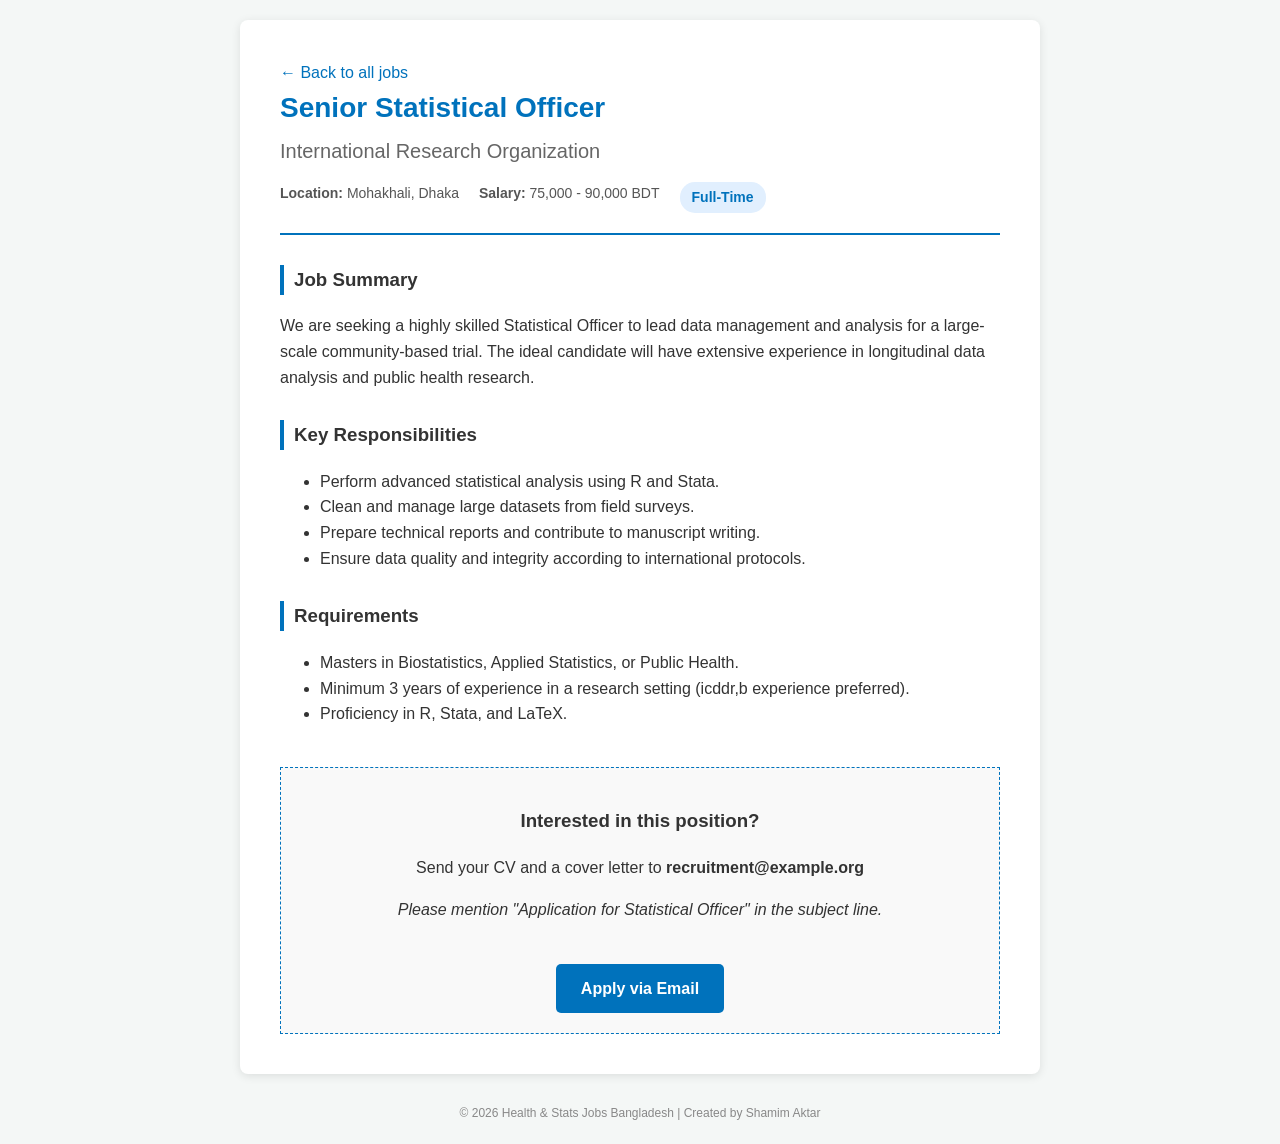
==== job-details-01.html @ fe84750f "Create job-details-01.html" ====
<!DOCTYPE html>
<html lang="en">
<head>
    <meta charset="UTF-8">
    <meta name="viewport" content="width=device-width, initial-scale=1.0">
    <title>Job Details | Health & Stats Jobs BD</title>
    <style>
        body { font-family: 'Segoe UI', Tahoma, Geneva, Verdana, sans-serif; line-height: 1.6; color: #333; max-width: 800px; margin: 0 auto; padding: 20px; background-color: #f4f7f6; }
        .job-container { background: white; padding: 40px; border-radius: 8px; box-shadow: 0 2px 10px rgba(0,0,0,0.1); }
        .header { border-bottom: 2px solid #0072bc; padding-bottom: 20px; margin-bottom: 20px; }
        .job-title { color: #0072bc; margin: 0; font-size: 28px; }
        .company-name { font-size: 20px; color: #666; margin: 5px 0; }
        .meta-info { display: flex; gap: 20px; flex-wrap: wrap; margin-top: 15px; font-size: 14px; color: #555; }
        .badge { background: #e1effe; color: #0072bc; padding: 4px 12px; border-radius: 15px; font-weight: bold; }
        .section-title { border-left: 4px solid #0072bc; padding-left: 10px; margin-top: 30px; color: #333; }
        .apply-box { margin-top: 40px; padding: 20px; background: #f9f9f9; border: 1px dashed #0072bc; text-align: center; }
        .btn { background: #0072bc; color: white; padding: 12px 25px; text-decoration: none; border-radius: 5px; display: inline-block; font-weight: bold; }
        .btn:hover { background: #005a96; }
    </style>
</head>
<body>

    <div class="job-container">
        <div class="header">
            <a href="index.html" style="text-decoration: none; color: #0072bc;">&larr; Back to all jobs</a>
            <h1 class="job-title">Senior Statistical Officer</h1>
            <p class="company-name">International Research Organization</p>
            
            <div class="meta-info">
                <span><strong>Location:</strong> Mohakhali, Dhaka</span>
                <span><strong>Salary:</strong> 75,000 - 90,000 BDT</span>
                <span class="badge">Full-Time</span>
            </div>
        </div>

        <h3 class="section-title">Job Summary</h3>
        <p>We are seeking a highly skilled Statistical Officer to lead data management and analysis for a large-scale community-based trial. The ideal candidate will have extensive experience in longitudinal data analysis and public health research.</p>

        <h3 class="section-title">Key Responsibilities</h3>
        <ul>
            <li>Perform advanced statistical analysis using R and Stata.</li>
            <li>Clean and manage large datasets from field surveys.</li>
            <li>Prepare technical reports and contribute to manuscript writing.</li>
            <li>Ensure data quality and integrity according to international protocols.</li>
        </ul>

        <h3 class="section-title">Requirements</h3>
        <ul>
            <li>Masters in Biostatistics, Applied Statistics, or Public Health.</li>
            <li>Minimum 3 years of experience in a research setting (icddr,b experience preferred).</li>
            <li>Proficiency in R, Stata, and LaTeX.</li>
        </ul>

        <div class="apply-box">
            <h3>Interested in this position?</h3>
            <p>Send your CV and a cover letter to <strong>recruitment@example.org</strong></p>
            <p><em>Please mention "Application for Statistical Officer" in the subject line.</em></p>
            <br>
            <a href="mailto:recruitment@example.org" class="btn">Apply via Email</a>
        </div>
    </div>

    <footer style="text-align: center; margin-top: 30px; font-size: 12px; color: #888;">
        &copy; 2026 Health & Stats Jobs Bangladesh | Created by Shamim Aktar
    </footer>

</body>
</html>
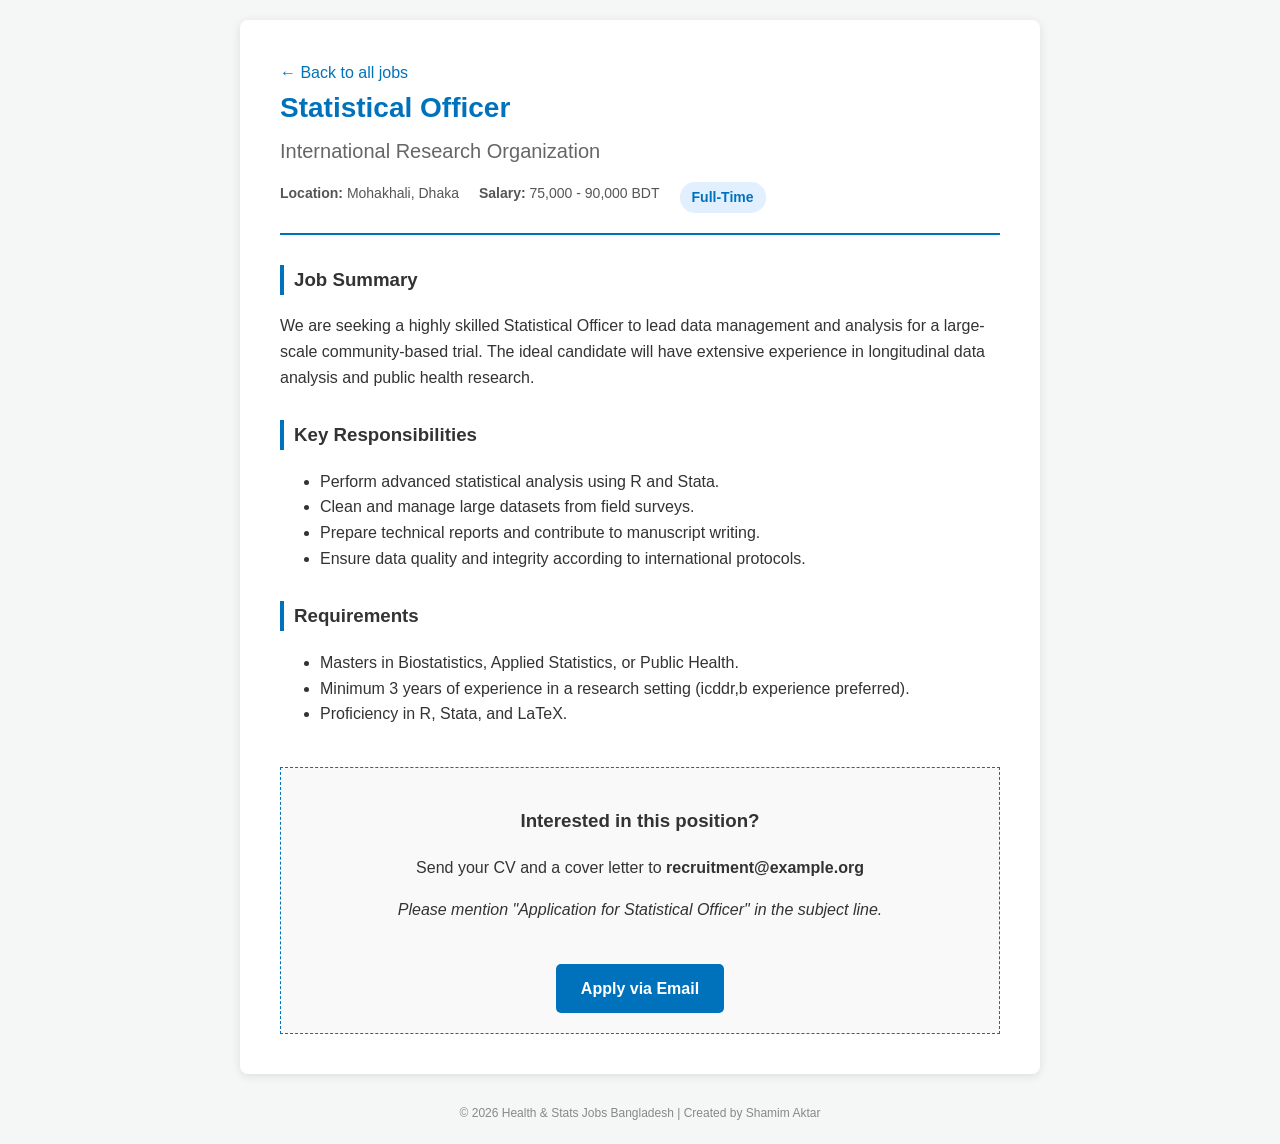
==== commit cea647ea: "Update job-details-01.html" ====
--- a/job-details-01.html
+++ b/job-details-01.html
@@ -23,7 +23,7 @@
     <div class="job-container">
         <div class="header">
             <a href="index.html" style="text-decoration: none; color: #0072bc;">&larr; Back to all jobs</a>
-            <h1 class="job-title">Senior Statistical Officer</h1>
+            <h1 class="job-title">Statistical Officer</h1>
             <p class="company-name">International Research Organization</p>
             
             <div class="meta-info">
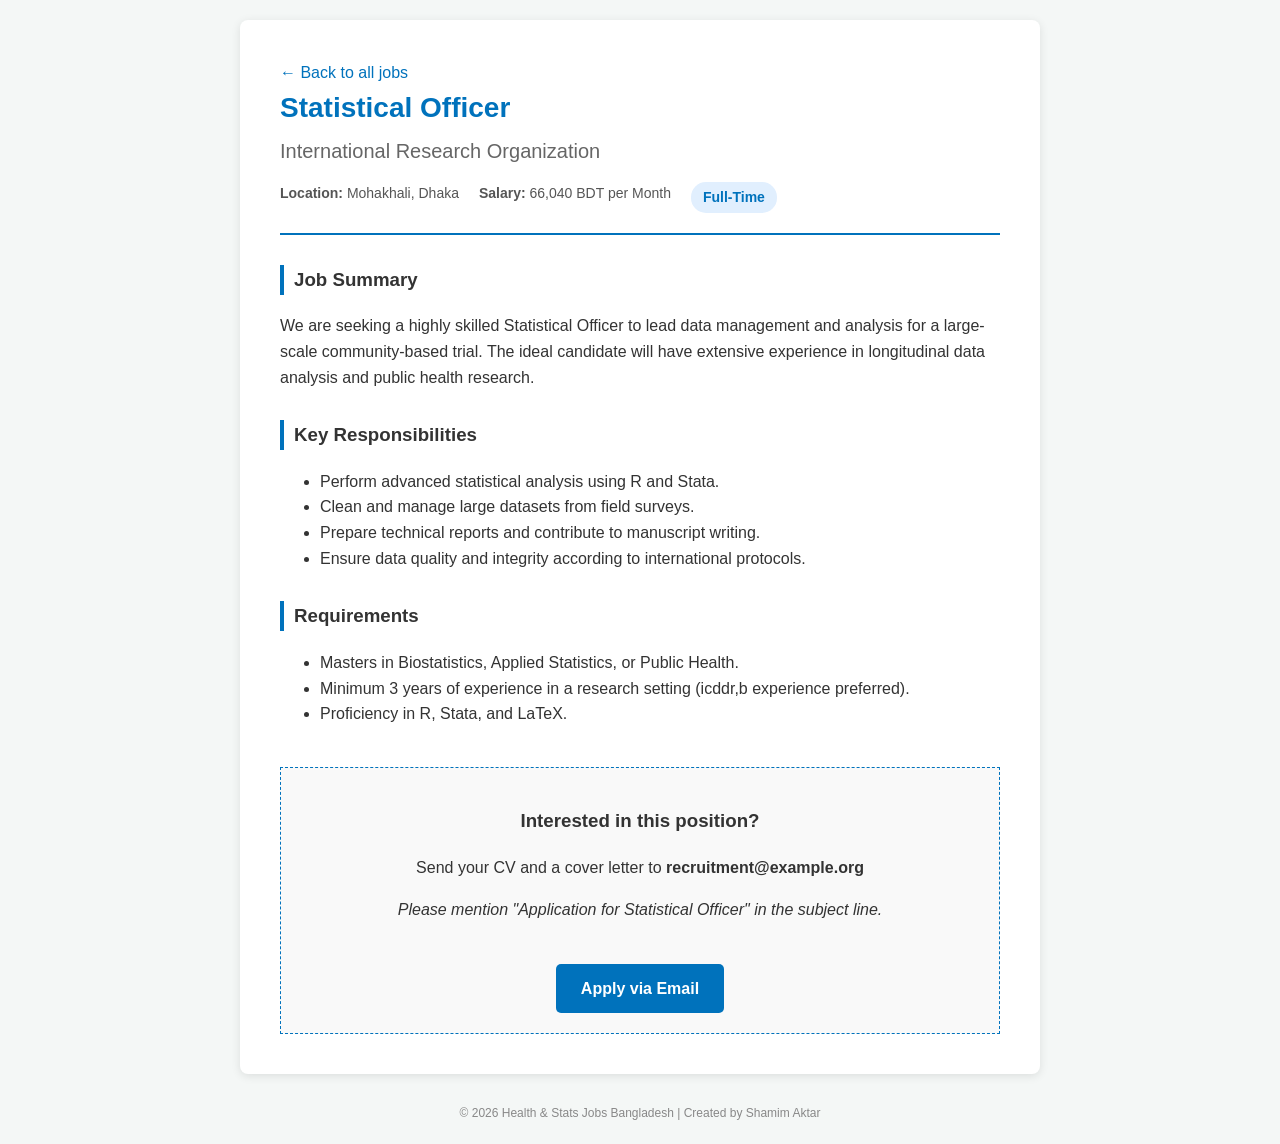
==== commit ee6f637c: "Update job-details-01.html" ====
--- a/job-details-01.html
+++ b/job-details-01.html
@@ -28,7 +28,7 @@
             
             <div class="meta-info">
                 <span><strong>Location:</strong> Mohakhali, Dhaka</span>
-                <span><strong>Salary:</strong> 75,000 - 90,000 BDT</span>
+                <span><strong>Salary:</strong> 66,040 BDT per Month</span>
                 <span class="badge">Full-Time</span>
             </div>
         </div>
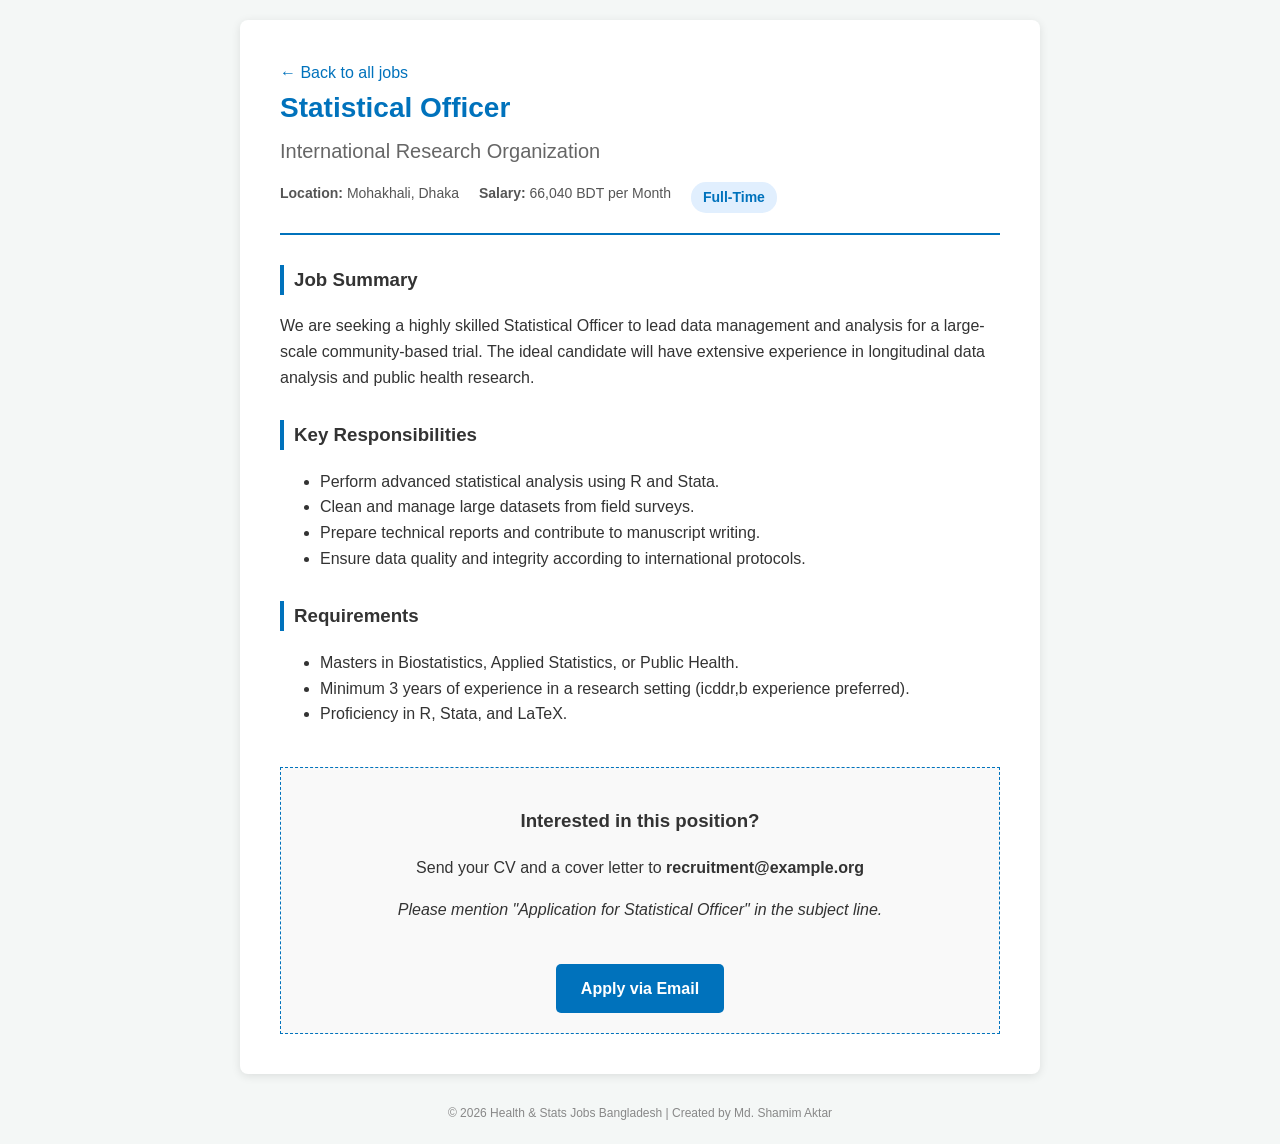
==== commit eb904e4d: "Update job-details-01.html" ====
--- a/job-details-01.html
+++ b/job-details-01.html
@@ -56,12 +56,12 @@
             <p>Send your CV and a cover letter to <strong>recruitment@example.org</strong></p>
             <p><em>Please mention "Application for Statistical Officer" in the subject line.</em></p>
             <br>
-            <a href="mailto:recruitment@example.org" class="btn">Apply via Email</a>
+            <a href="mailto:recruitment@icddrb.org" class="btn">Apply via Email</a>
         </div>
     </div>
 
     <footer style="text-align: center; margin-top: 30px; font-size: 12px; color: #888;">
-        &copy; 2026 Health & Stats Jobs Bangladesh | Created by Shamim Aktar
+        &copy; 2026 Health & Stats Jobs Bangladesh | Created by Md. Shamim Aktar
     </footer>
 
 </body>
